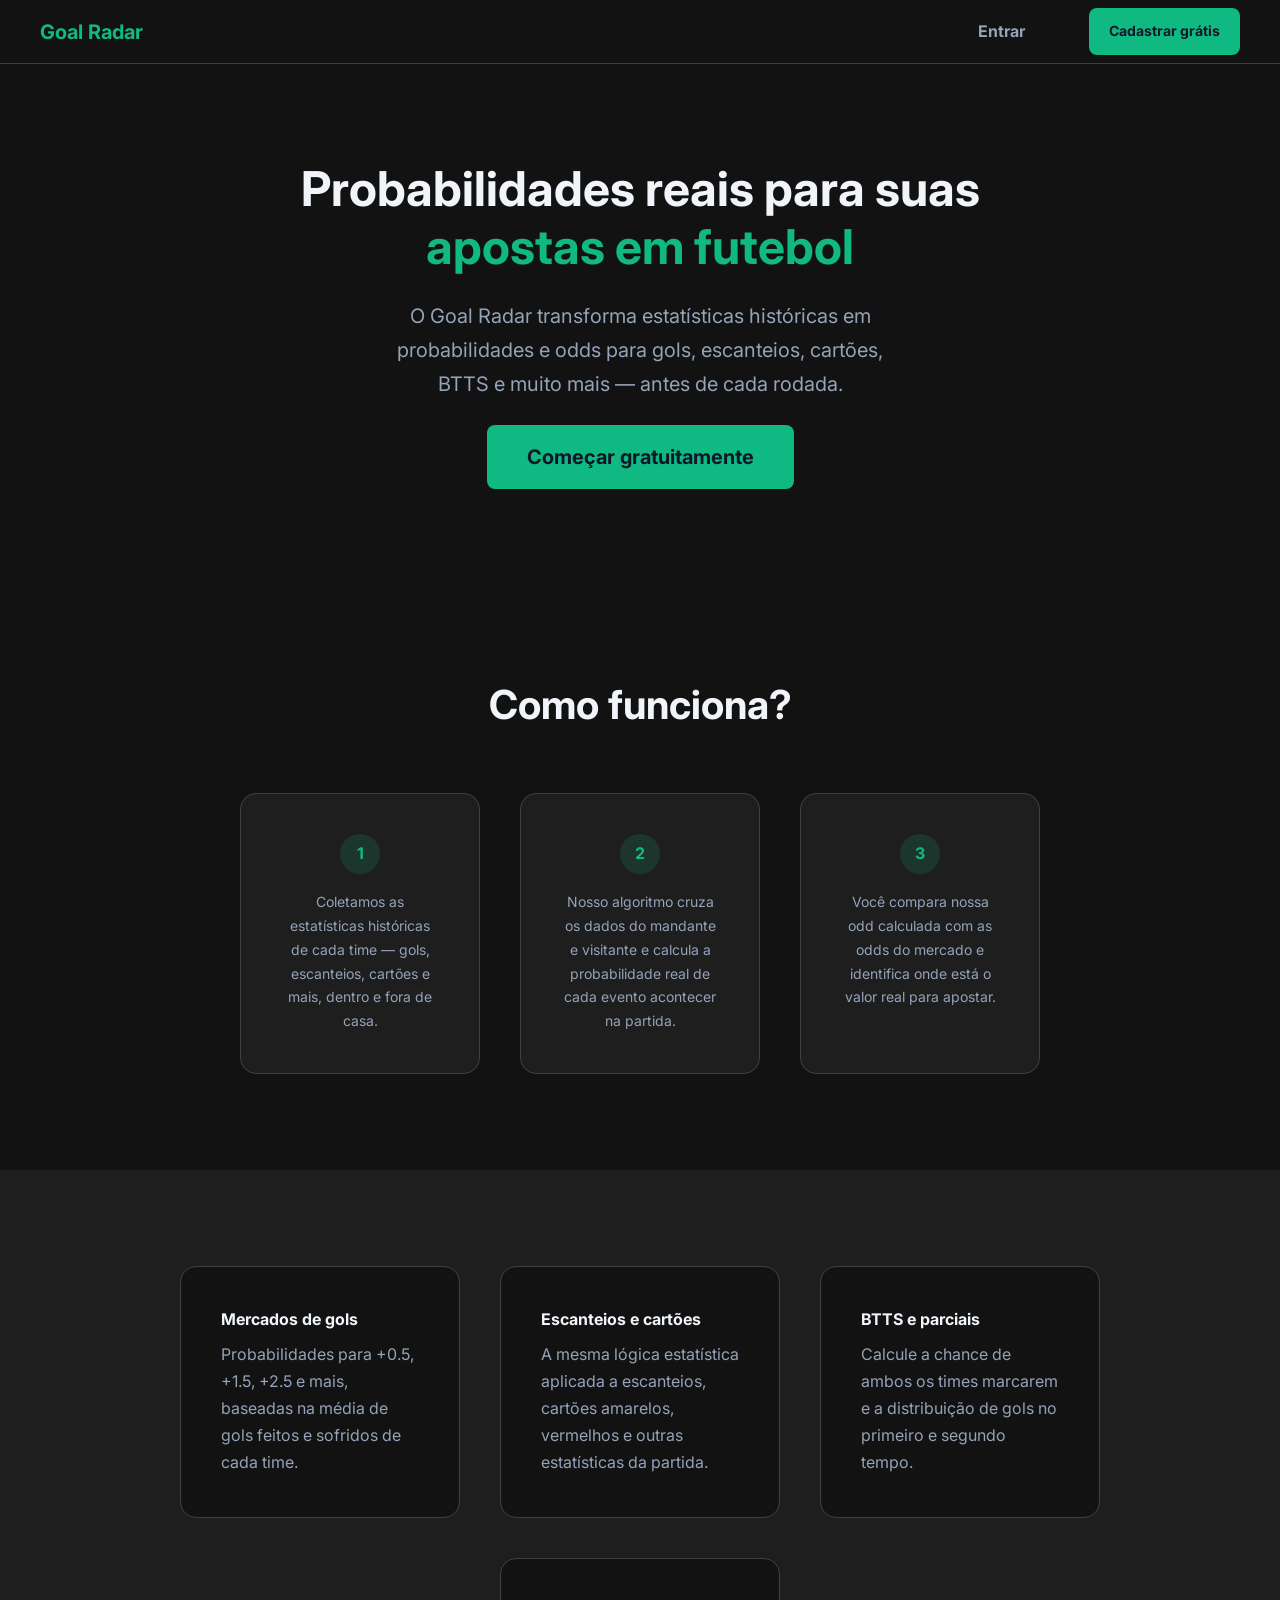
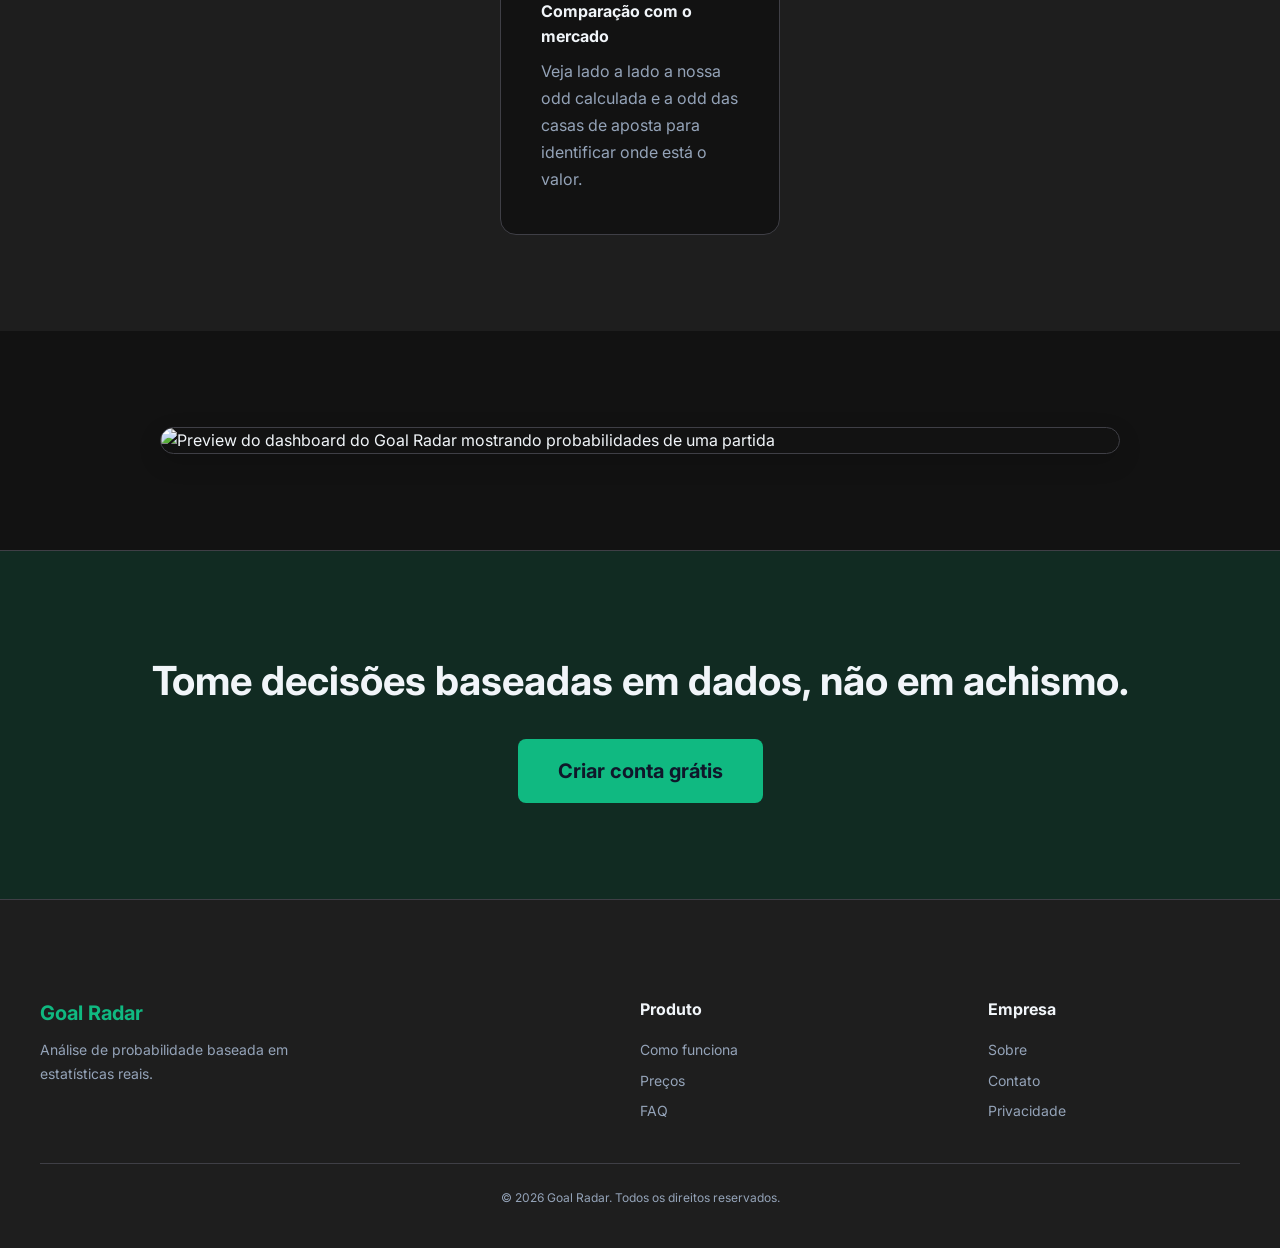
==== index.html @ 5c899fcf "site atualizado" ====
<!DOCTYPE html>
<html lang="pt-br">

<head>
  <meta charset="UTF-8">
  <meta name="viewport" content="width=device-width, initial-scale=1.0">
  <title>Goal Radar</title>
  <link rel="preconnect" href="https://fonts.googleapis.com">
  <link rel="preconnect" href="https://fonts.gstatic.com" crossorigin>
  <link href="https://fonts.googleapis.com/css2?family=Inter:wght@400;500;700&display=swap" rel="stylesheet">
  <link rel="stylesheet" href="css/main.css"> <!-- Em todas as páginas -->
  <link rel="stylesheet" href="css/views/index.css"> <!-- Só na index -->
</head>

<body>

  <div id="nav-placeholder"></div> <!-- Nav entra aqui -->

  <main>

    <section class="hero">
      <h1 class="hero__title">
        Probabilidades reais para suas
        <span>apostas em futebol</span>
      </h1>
      <p class="hero__subtitle">
        O Goal Radar transforma estatísticas históricas em probabilidades e odds
        para gols, escanteios, cartões, BTTS e muito mais — antes de cada rodada.
      </p>
      <a class="btn btn--primary btn--lg" href="views/register.html">Começar gratuitamente</a>
    </section>

    <section class="how-it-works">
      <h2 class="how-it-works__title">Como funciona?</h2>
      <ol class="how-it-works__steps">

        <li class="how-it-works__step">
          <span class="how-it-works__step-number">1</span>
          <p class="how-it-works__step-text">
            Coletamos as estatísticas históricas de cada time — gols, escanteios,
            cartões e mais, dentro e fora de casa.
          </p>
        </li>

        <li class="how-it-works__step">
          <span class="how-it-works__step-number">2</span>
          <p class="how-it-works__step-text">
            Nosso algoritmo cruza os dados do mandante e visitante e calcula
            a probabilidade real de cada evento acontecer na partida.
          </p>
        </li>

        <li class="how-it-works__step">
          <span class="how-it-works__step-number">3</span>
          <p class="how-it-works__step-text">
            Você compara nossa odd calculada com as odds do mercado e identifica
            onde está o valor real para apostar.
          </p>
        </li>

      </ol>
    </section>

    <section class="differences">
      <ul class="differences__list">

        <li class="differences__item">
          <strong><i data-lucide="volleyball"></i> Mercados de gols</strong>
          <p>Probabilidades para +0.5, +1.5, +2.5 e mais, baseadas na média
            de gols feitos e sofridos de cada time.</p>
        </li>

        <li class="differences__item">
          <strong><i data-lucide="flag"></i> Escanteios e cartões</strong>
          <p>A mesma lógica estatística aplicada a escanteios, cartões amarelos,
            vermelhos e outras estatísticas da partida.</p>
        </li>

        <li class="differences__item">
          <strong><i data-lucide="target"></i> BTTS e parciais</strong>
          <p>Calcule a chance de ambos os times marcarem e a distribuição
            de gols no primeiro e segundo tempo.</p>
        </li>

        <li class="differences__item">
          <strong><i data-lucide="file-chart-column"></i> Comparação com o mercado</strong>
          <p>Veja lado a lado a nossa odd calculada e a odd das casas de aposta
            para identificar onde está o valor.</p>
        </li>

      </ul>
    </section>

    <section class="screenshot">
      <img class="screenshot__image" src=""
        alt="Preview do dashboard do Goal Radar mostrando probabilidades de uma partida" />
    </section>

    <section class="call-to-action">
      <p class="call-to-action__text">Tome decisões baseadas em dados, não em achismo.</p>
      <a class="btn btn--primary btn--lg" href="views/register.html">Criar conta grátis</a>
    </section>

  </main>

  <div id="footer-placeholder"></div> <!-- Footer entra aqui -->

  <script src="../js/services/auth.service.js"></script>
  <script>
    // Se já estiver logado, troca a navbar pública pela logada
    if (AuthService.getToken()) {
      document.getElementById('nav-placeholder').id = 'nav-logged-placeholder';
    }
  </script>
  <script src="js/components/load-components.js"></script>
  <script src="https://unpkg.com/lucide@latest"></script>
  <script>lucide.createIcons();</script>

</body>

</html>
---- css/main.css ----
/* # Importa tudo numa ordem certa */

/* 1. Base (sempre primeiro) */
@import './base/reset.css';
@import './base/variables.css';
@import './base/typography.css';
@import './base/skeleton.css';

/* 2. Layout global */
@import './layout/nav.css';
@import './layout/footer.css';

/* 3. Componentes reutilizáveis */
@import './components/button.css';
@import './components/card.css';
---- css/views/index.css ----
/*  # Estilos exclusivos da página inicial */

/* ---- Configuração geral do main ---- */
main {
  padding-top: 64px; /* Compensa a altura da navbar fixa */
  background-color: var(--bg-page);
}

/* ================================
   HERO
================================ */

.hero {
  display: flex;
  flex-direction: column;
  align-items: center;              /* Centraliza horizontalmente */
  text-align: center;
  padding: var(--space-3xl) var(--space-xl);
  gap: var(--space-lg);
}

.hero__title {
  font-size: var(--text-3xl);
  font-weight: var(--font-bold);
  color: var(--text-primary);
  max-width: 700px;                 /* Evita título muito largo */
}

/* Deixa uma palavra do título em verde — efeito comum em landing pages */
.hero__title span {
  color: var(--color-primary);
}

.hero__subtitle {
  font-size: var(--text-md);
  color: var(--text-secondary);
  max-width: 520px;
}

.hero__button {
  background-color: var(--color-primary);
  color: var(--text-inverted);
  font-size: var(--text-base);
  font-weight: var(--font-bold);
  padding: var(--space-md) var(--space-xl);
  border-radius: var(--radius-md);
  transition: background-color var(--transition-fast);
}

.hero__button:hover {
  background-color: var(--color-primary-hover);
}

/* ================================
   COMO FUNCIONA
================================ */

.how-it-works {
  padding: var(--space-3xl) var(--space-xl);
  text-align: center;
}

.how-it-works__title {
  font-size: var(--text-2xl);
  color: var(--text-primary);
  margin-bottom: var(--space-2xl);
}

.how-it-works__steps {
  display: flex;                    /* Passos lado a lado */
  justify-content: center;
  gap: var(--space-xl);
}

.how-it-works__step {
  display: flex;
  flex-direction: column;
  align-items: center;
  gap: var(--space-md);
  max-width: 240px;
  background-color: var(--bg-card);
  border: 1px solid var(--border-subtle);
  border-radius: var(--radius-lg);
  padding: var(--space-xl);
}

/* Número do passo em destaque */
.how-it-works__step-number {
  width: 40px;
  height: 40px;
  border-radius: var(--radius-full);
  background-color: var(--color-primary-soft);
  color: var(--color-primary);
  font-weight: var(--font-bold);
  display: flex;
  align-items: center;
  justify-content: center;
}

.how-it-works__step-text {
  font-size: var(--text-sm);
  color: var(--text-secondary);
  text-align: center;
}

/* ================================
   DIFERENCIAIS
================================ */

.differences {
  padding: var(--space-3xl) var(--space-xl);
  background-color: var(--bg-card);  /* Fundo alternado pra separar seções */
}

.differences__list {
  display: flex;
  justify-content: center;
  gap: var(--space-xl);
  flex-wrap: wrap;                   /* Quebra linha se não couber */
}

.differences__item {
  display: flex;
  flex-direction: column;
  gap: var(--space-sm);
  max-width: 280px;
  padding: var(--space-xl);
  background-color: var(--bg-page);
  border: 1px solid var(--border-subtle);
  border-radius: var(--radius-lg);
  transition: border-color var(--transition-normal);
}

/* Borda verde ao passar o mouse — efeito elegante */
.differences__item:hover {
  border-color: var(--color-primary);
}

/* ================================
   SCREENSHOT
================================ */

.screenshot {
  padding: var(--space-3xl) var(--space-xl);
  display: flex;
  justify-content: center;
}

.screenshot__image {
  width: 100%;
  max-width: 960px;                  /* Limita o tamanho máximo */
  border-radius: var(--radius-lg);
  border: 1px solid var(--border-subtle);
  box-shadow: var(--shadow-lg);
}

/* ================================
   CTA FINAL
================================ */

.call-to-action {
  display: flex;
  flex-direction: column;
  align-items: center;
  text-align: center;
  gap: var(--space-lg);
  padding: var(--space-3xl) var(--space-xl);
  background-color: var(--color-primary-soft); /* Fundo esverdeado sutil */
  border-top: 1px solid var(--border-subtle);
}

.call-to-action__text {
  font-size: var(--text-2xl);
  font-weight: var(--font-bold);
  color: var(--text-primary);
}

.call-to-action__button {
  background-color: var(--color-primary);
  color: var(--text-inverted);
  font-size: var(--text-base);
  font-weight: var(--font-bold);
  padding: var(--space-md) var(--space-xl);
  border-radius: var(--radius-md);
  transition: background-color var(--transition-fast);
}

.call-to-action__button:hover {
  background-color: var(--color-primary-hover);
}

.differences__item svg {
  width: 16px;
  height: 16px;
  color: var(--color-primary);
}

/* ================================
   RESPONSIVIDADE
================================ */

/* ---- Tablet (até 1024px) ---- */
@media (max-width: 1024px) {

  /* Hero */
  .hero__title {
    font-size: var(--text-2xl);      /* Título um pouco menor */
  }

  /* Como funciona — passos empilham em 2 colunas */
  .how-it-works__steps {
    flex-wrap: wrap;                 /* Permite quebrar linha */
    justify-content: center;
  }

  .how-it-works__step {
    flex: 1 1 calc(50% - var(--space-xl)); /* Dois por linha */
    max-width: 100%;
  }

  /* Diferenciais — dois por linha */
  .differences__item {
    flex: 1 1 calc(50% - var(--space-xl));
    max-width: 100%;
  }

  /* Footer — marca em cima, navs abaixo */
  .footer__top {
    flex-wrap: wrap;
  }

  .footer__brand {
    flex: 1 1 100%;                  /* Ocupa linha inteira */
  }
}

/* ---- Celular (até 768px) ---- */
@media (max-width: 768px) {

  /* Nav — esconde os itens (em produção viraria menu hamburguer) */
  .nav {
    padding: 0 var(--space-md);
  }

  .nav__item:not(:first-child):not(.nav__item--cta) {
    display: none;
  }

  /* Hero — tudo menor e mais compacto */
  .hero {
    padding: var(--space-2xl) var(--space-md);
  }

  .hero__title {
    font-size: var(--text-xl);
  }

  .hero__subtitle {
    font-size: var(--text-base);
  }

  /* Como funciona — um passo por linha */
  .how-it-works {
    padding: var(--space-2xl) var(--space-md);
  }

  .how-it-works__steps {
    flex-direction: column;          /* Empilha verticalmente */
    align-items: center;
  }

  .how-it-works__step {
    width: 100%;
    max-width: 400px;
  }

  /* Diferenciais — um por linha */
  .differences {
    padding: var(--space-2xl) var(--space-md);
  }

  .differences__list {
    flex-direction: column;
    align-items: center;
  }

  .differences__item {
    width: 100%;
    max-width: 400px;
  }

  /* Screenshot — padding menor */
  .screenshot {
    padding: var(--space-2xl) var(--space-md);
  }

  /* CTA */
  .cta {
    padding: var(--space-2xl) var(--space-md);
  }

  .cta__text {
    font-size: var(--text-xl);
  }

  /* Botão ocupa largura total no celular */
  .cta .btn {
    width: 100%;
  }

  /* Footer — colunas empilhadas */
  .footer__top {
    gap: var(--space-xl);
  }

  .footer__nav {
    flex: 1 1 100%;
  }
}
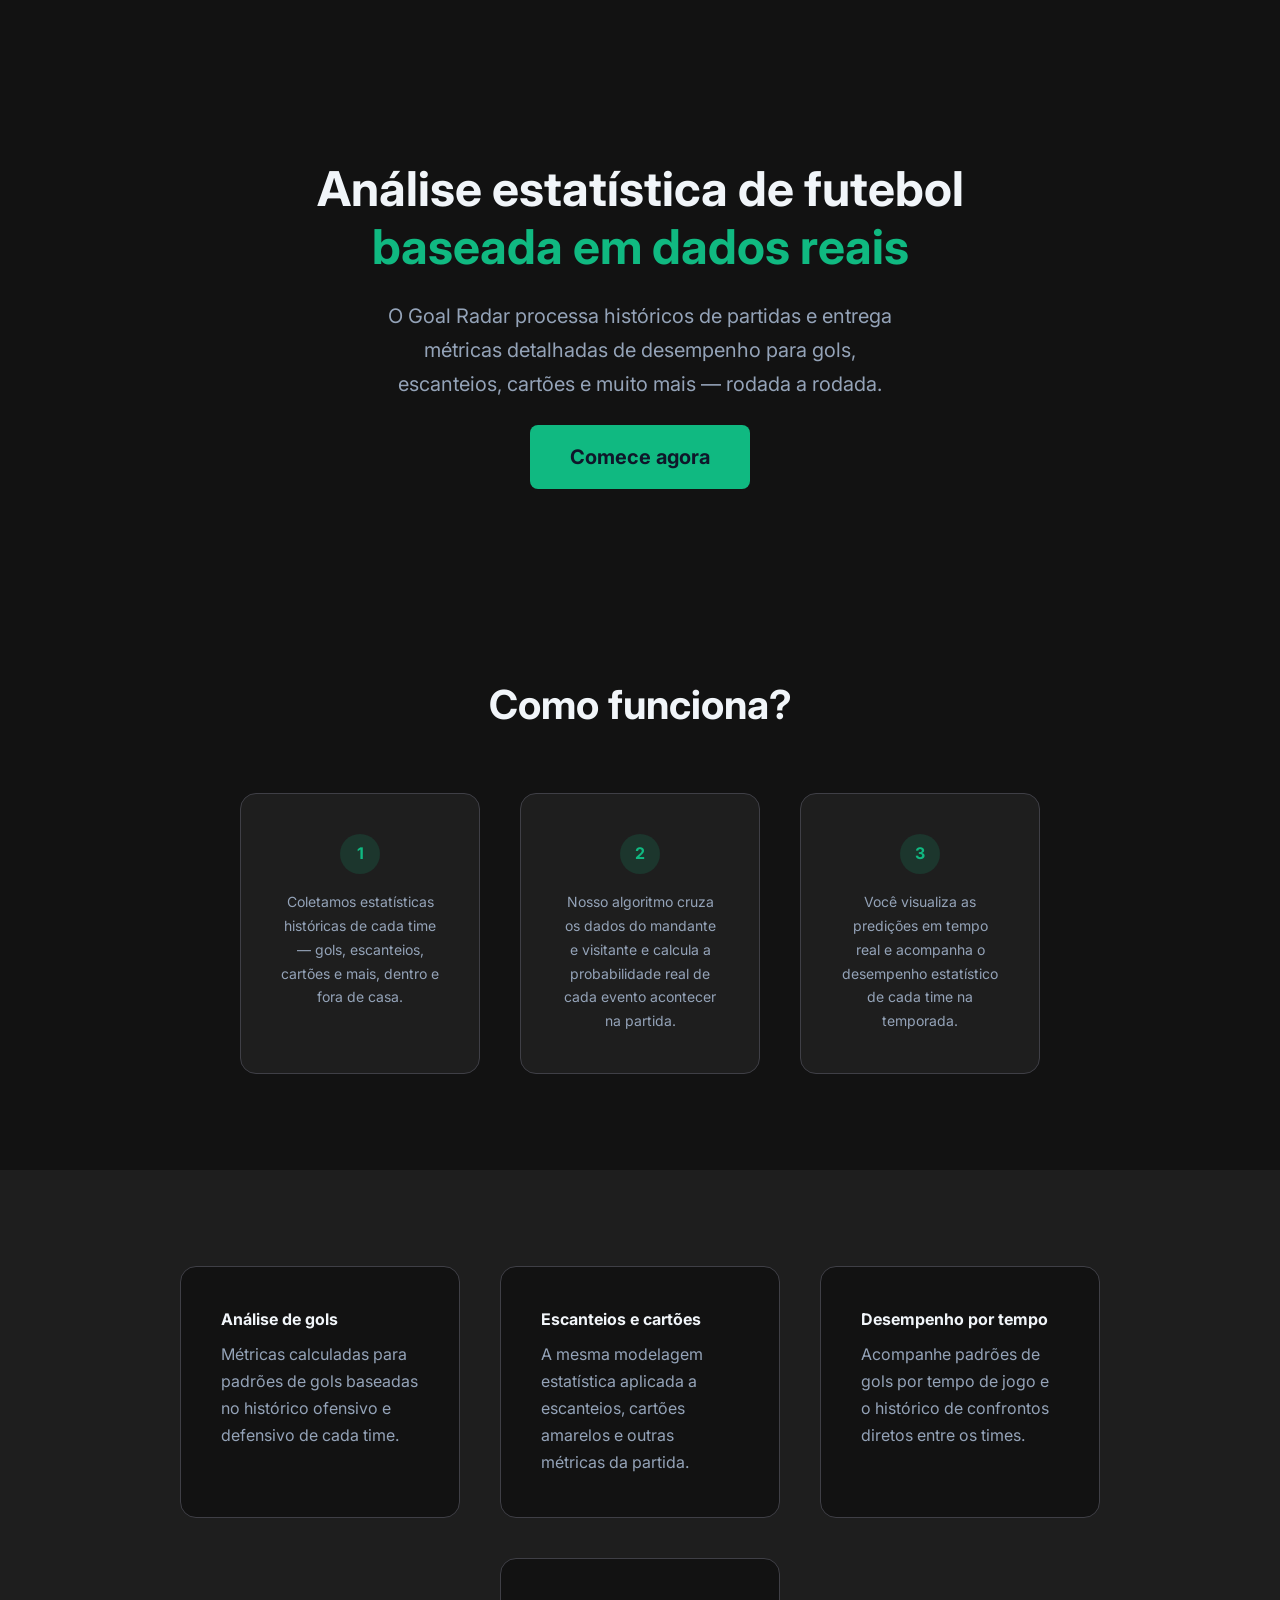
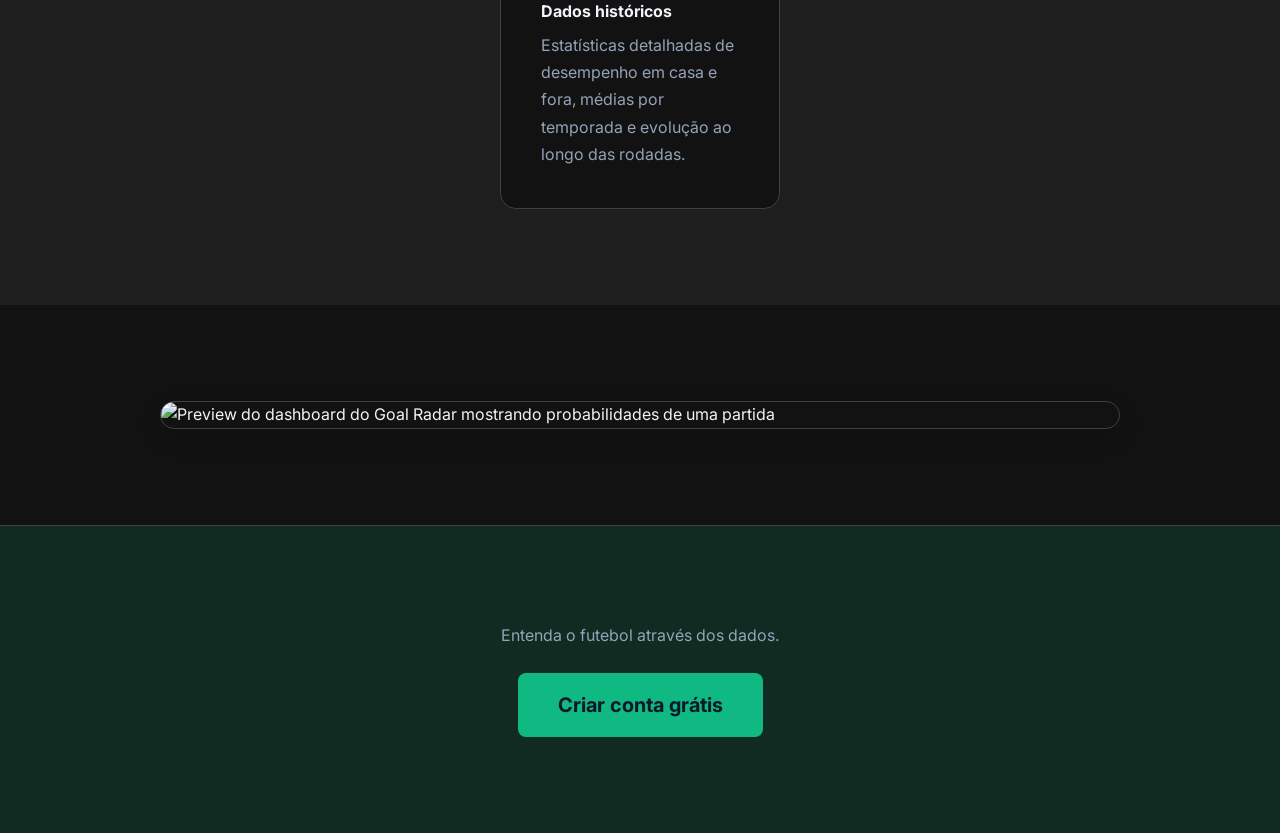
==== commit 961457fe: "ajustes textos do index" ====
--- a/index.html
+++ b/index.html
@@ -20,14 +20,14 @@
 
     <section class="hero">
       <h1 class="hero__title">
-        Probabilidades reais para suas
-        <span>apostas em futebol</span>
+        Análise estatística de futebol
+        <span>baseada em dados reais</span>
       </h1>
       <p class="hero__subtitle">
-        O Goal Radar transforma estatísticas históricas em probabilidades e odds
-        para gols, escanteios, cartões, BTTS e muito mais — antes de cada rodada.
+        O Goal Radar processa históricos de partidas e entrega métricas detalhadas
+        de desempenho para gols, escanteios, cartões e muito mais — rodada a rodada.
       </p>
-      <a class="btn btn--primary btn--lg" href="views/register.html">Começar gratuitamente</a>
+      <a class="btn btn--primary btn--lg" href="views/register.html">Comece agora</a>
     </section>
 
     <section class="how-it-works">
@@ -37,7 +37,7 @@
         <li class="how-it-works__step">
           <span class="how-it-works__step-number">1</span>
           <p class="how-it-works__step-text">
-            Coletamos as estatísticas históricas de cada time — gols, escanteios,
+            Coletamos estatísticas históricas de cada time — gols, escanteios,
             cartões e mais, dentro e fora de casa.
           </p>
         </li>
@@ -53,9 +53,10 @@
         <li class="how-it-works__step">
           <span class="how-it-works__step-number">3</span>
           <p class="how-it-works__step-text">
-            Você compara nossa odd calculada com as odds do mercado e identifica
-            onde está o valor real para apostar.
+            Você visualiza as predições em tempo real e acompanha
+            o desempenho estatístico de cada time na temporada.
           </p>
+        </li>
         </li>
 
       </ol>
@@ -65,27 +66,27 @@
       <ul class="differences__list">
 
         <li class="differences__item">
-          <strong><i data-lucide="volleyball"></i> Mercados de gols</strong>
-          <p>Probabilidades para +0.5, +1.5, +2.5 e mais, baseadas na média
-            de gols feitos e sofridos de cada time.</p>
+          <strong><i data-lucide="bar-chart-2"></i> Análise de gols</strong>
+          <p>Métricas calculadas para padrões de gols baseadas
+            no histórico ofensivo e defensivo de cada time.</p>
         </li>
 
         <li class="differences__item">
           <strong><i data-lucide="flag"></i> Escanteios e cartões</strong>
-          <p>A mesma lógica estatística aplicada a escanteios, cartões amarelos,
-            vermelhos e outras estatísticas da partida.</p>
+          <p>A mesma modelagem estatística aplicada a escanteios,
+            cartões amarelos e outras métricas da partida.</p>
         </li>
 
         <li class="differences__item">
-          <strong><i data-lucide="target"></i> BTTS e parciais</strong>
-          <p>Calcule a chance de ambos os times marcarem e a distribuição
-            de gols no primeiro e segundo tempo.</p>
+          <strong><i data-lucide="activity"></i> Desempenho por tempo</strong>
+          <p>Acompanhe padrões de gols por tempo de jogo e o
+            histórico de confrontos diretos entre os times.</p>
         </li>
 
         <li class="differences__item">
-          <strong><i data-lucide="file-chart-column"></i> Comparação com o mercado</strong>
-          <p>Veja lado a lado a nossa odd calculada e a odd das casas de aposta
-            para identificar onde está o valor.</p>
+          <strong><i data-lucide="database"></i> Dados históricos</strong>
+          <p>Estatísticas detalhadas de desempenho em casa e fora,
+            médias por temporada e evolução ao longo das rodadas.</p>
         </li>
 
       </ul>
@@ -97,7 +98,7 @@
     </section>
 
     <section class="call-to-action">
-      <p class="call-to-action__text">Tome decisões baseadas em dados, não em achismo.</p>
+      <p class="cta__text">Entenda o futebol através dos dados.</p>
       <a class="btn btn--primary btn--lg" href="views/register.html">Criar conta grátis</a>
     </section>
 
